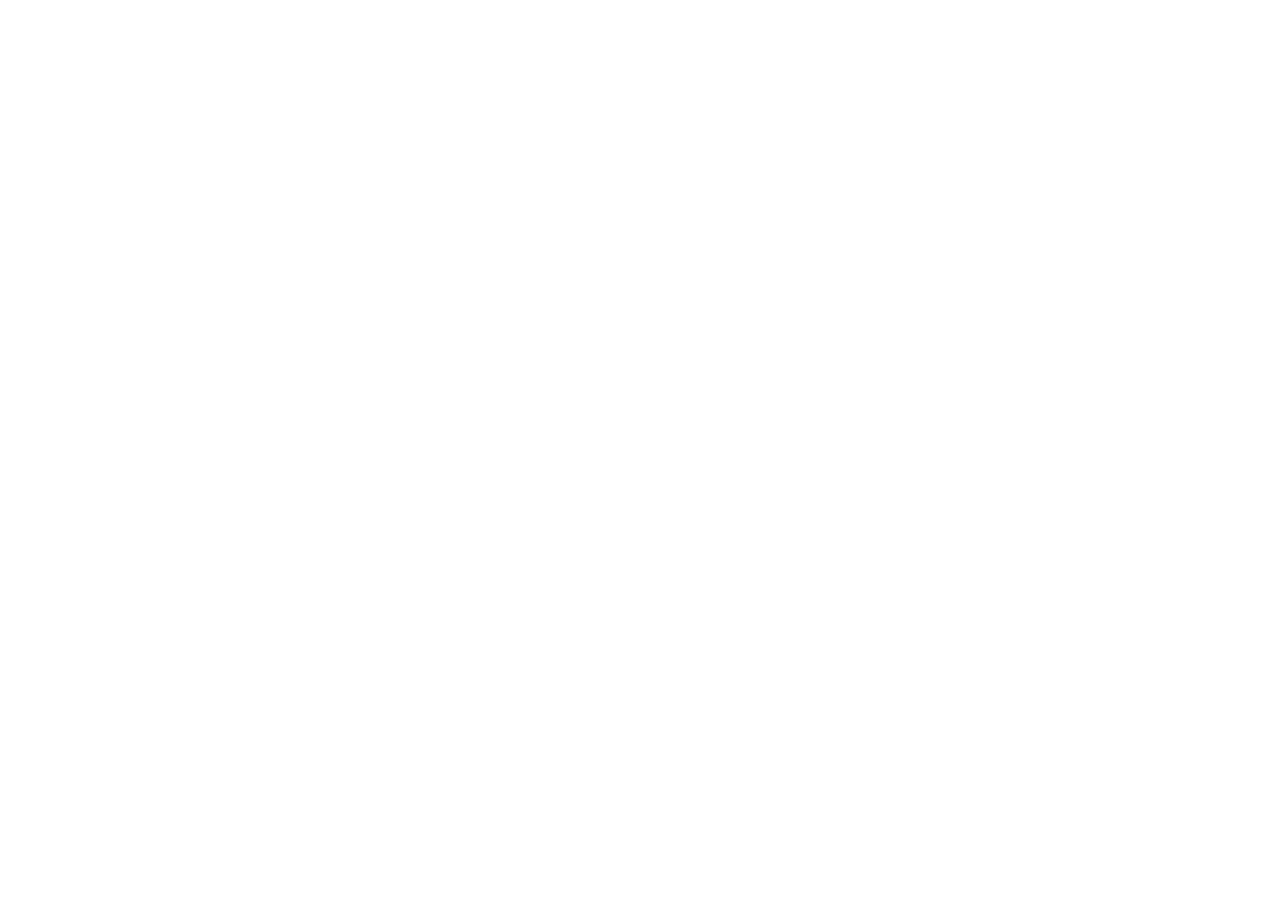
==== index.html @ fcd21608 "init: create file index.html" ====
<!DOCTYPE html>
<html lang="en">
<head>
    <meta charset="UTF-8">
    <meta http-equiv="X-UA-Compatible" content="IE=edge">
    <meta name="viewport" content="width=device-width, initial-scale=1.0">
    <link rel="stylesheet" href="css/main.css">
    <title>Donates</title>
</head>
<body>
  
</body>
</html>
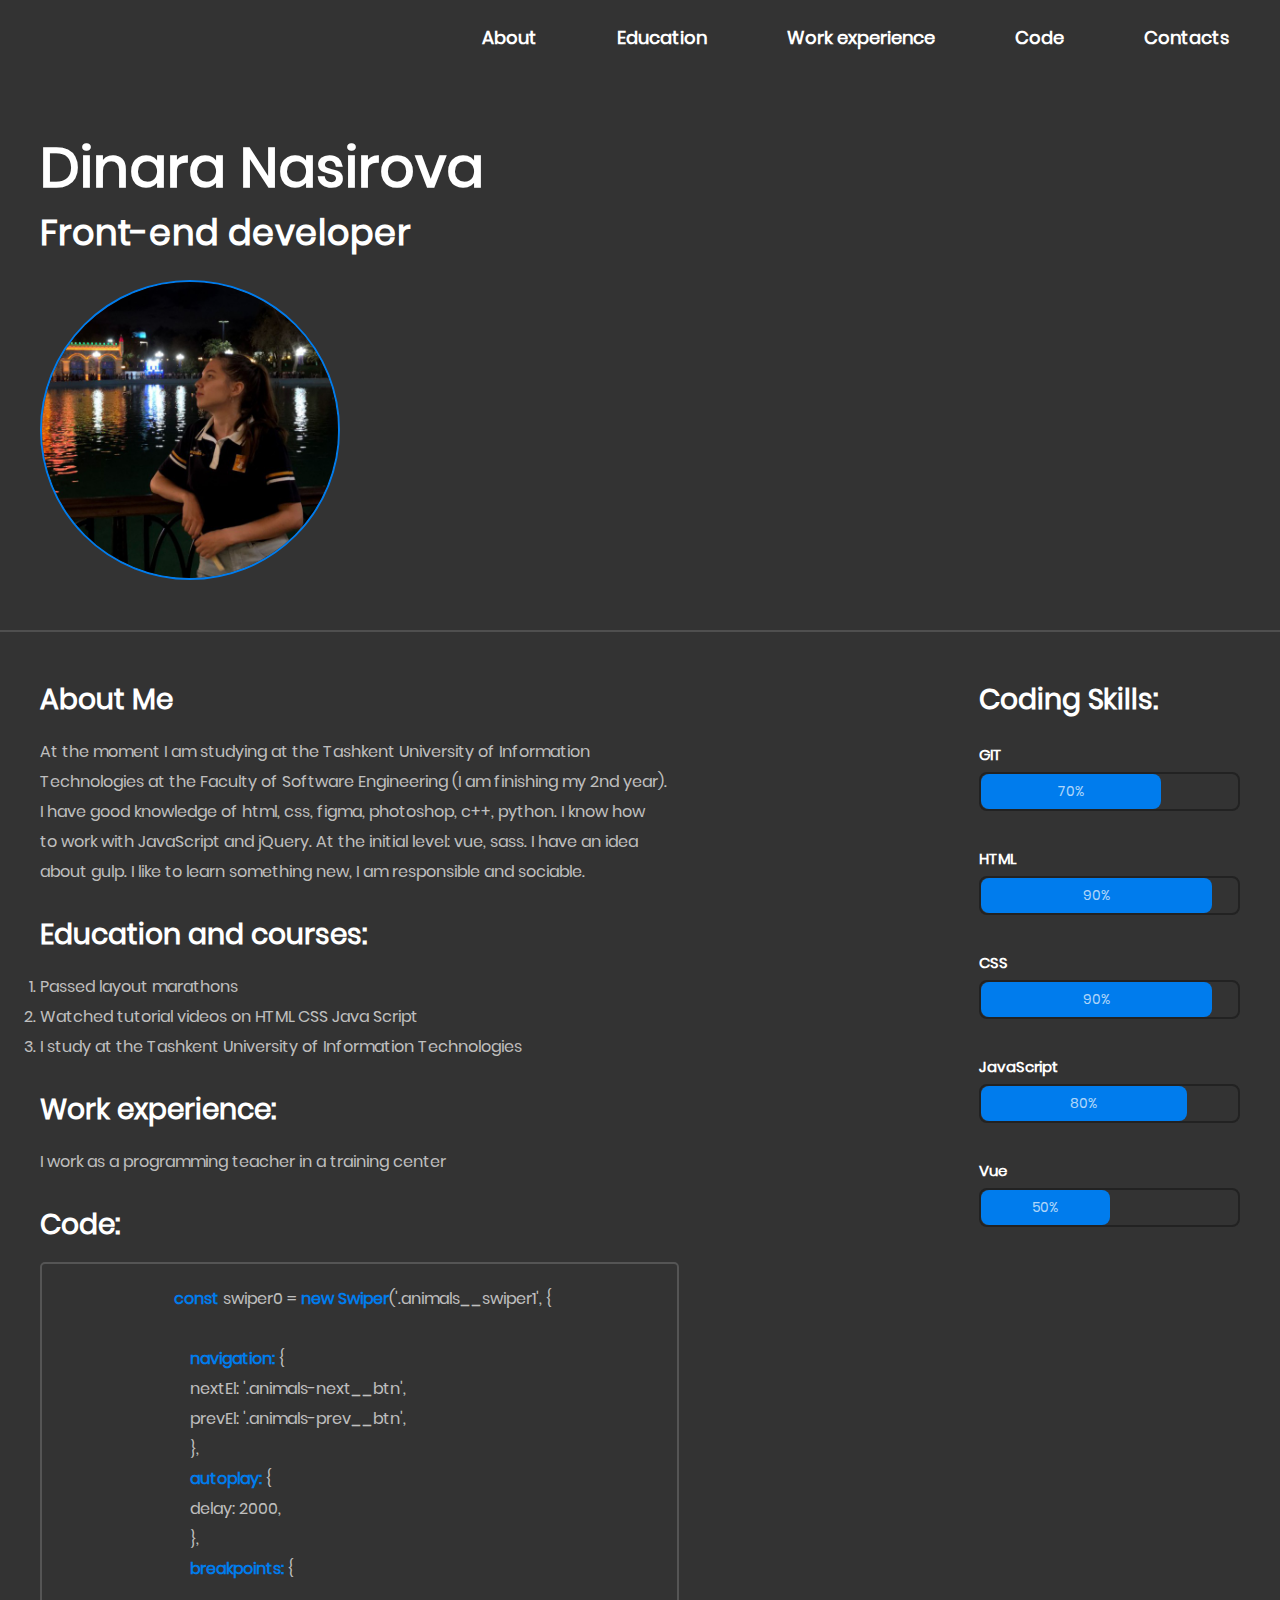
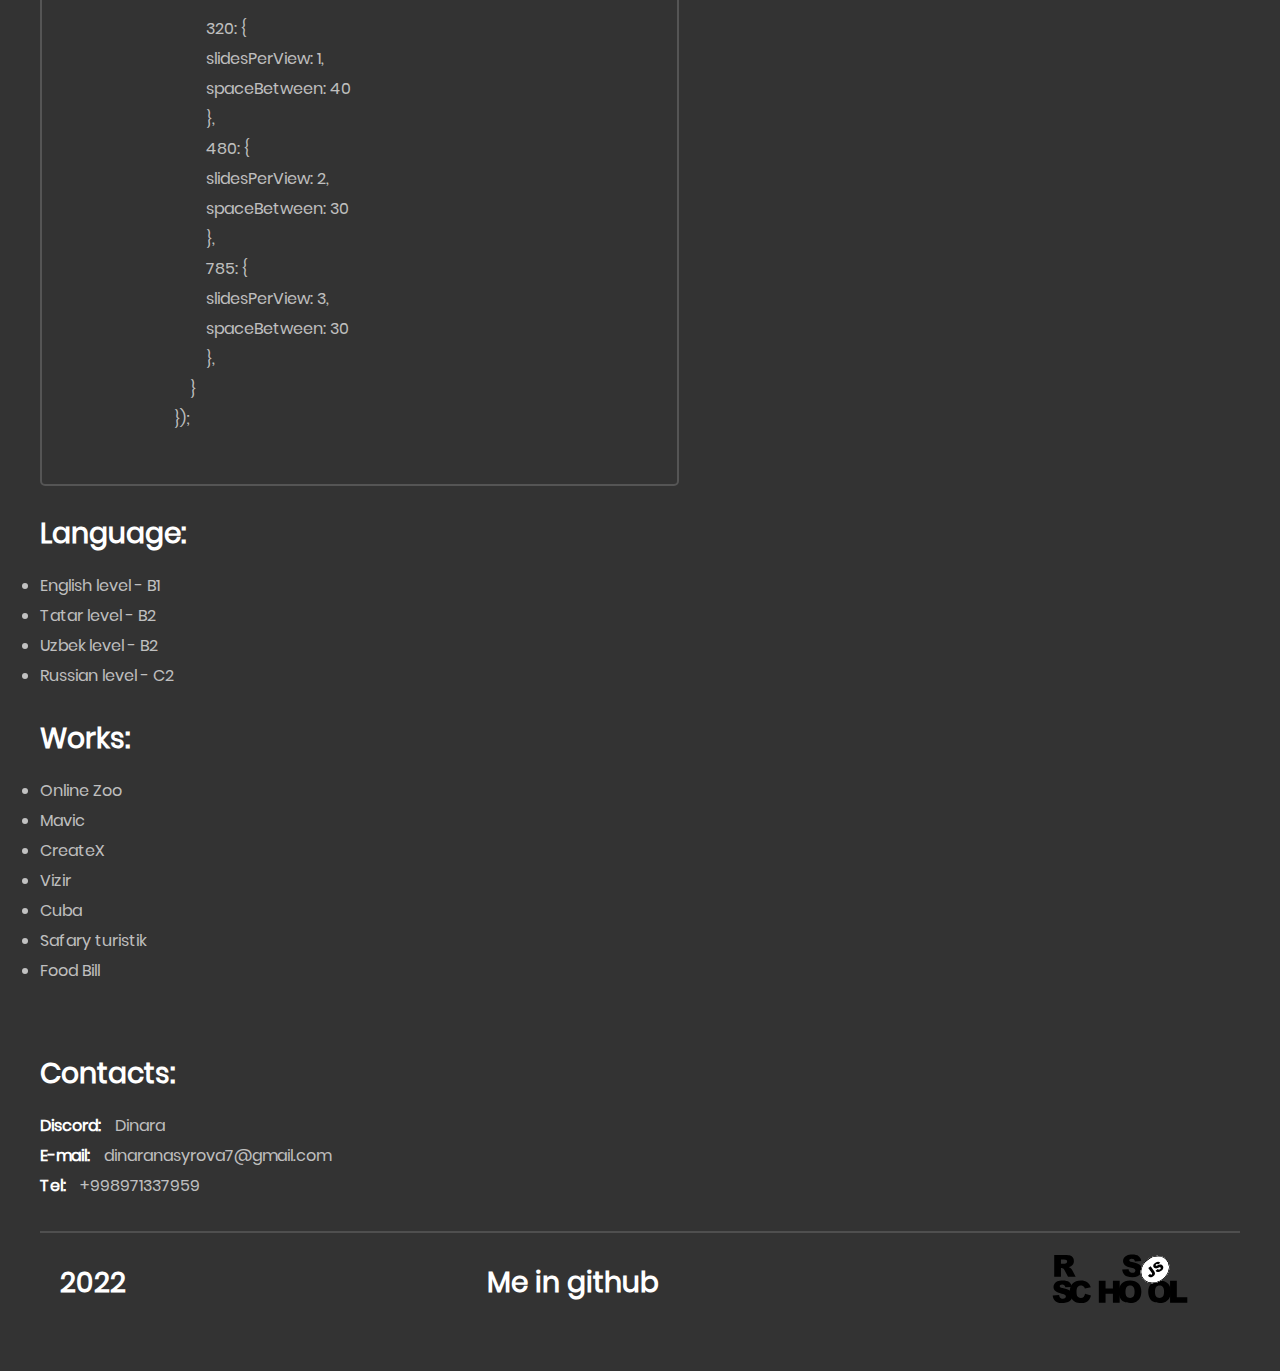
==== commit a06a71df: "init: загрузила файлы" ====
--- a/index.html
+++ b/index.html
@@ -1,13 +1,167 @@
-<!DOCTYPE html>
-<html lang="en">
-<head>
-    <meta charset="UTF-8">
-    <meta http-equiv="X-UA-Compatible" content="IE=edge">
-    <meta name="viewport" content="width=device-width, initial-scale=1.0">
-    <link rel="stylesheet" href="css/main.css">
-    <title>Donates</title>
-</head>
-<body>
-  
-</body>
-</html>
+<!DOCTYPE html>
+<html lang="en">
+<head>
+    <meta charset="UTF-8">
+    <meta http-equiv="X-UA-Compatible" content="IE=edge">
+    <meta name="viewport" content="width=device-width, initial-scale=1.0">
+    <link rel="stylesheet" type="" href="css/main.css">
+    <title>Dinara Nasirova</title>
+</head>
+<body>
+    <header class="header">
+        <nav class="nav">
+            <ul class="nav__list list__reset">
+                <li class="nav-list__item"><a href="#about" class="nav-item__link">About</a></li>
+                <li class="nav-list__item"><a href="#education" class="nav-item__link">Education</a></li>
+                <li class="nav-list__item"><a href="#experience" class="nav-item__link">Work experience</a></li>
+                <li class="nav-list__item"><a href="#code" class="nav-item__link">Code</a></li>
+                <li class="nav-list__item"><a href="#contacts" class="nav-item__link">Contacts</a></li>
+            </ul>
+        </nav>
+    </header>
+
+<main class="main">
+    <section class="section main__section">
+        <div class="container">
+            <h1 class="main__title">Dinara Nasirova</h1>
+            <h2 class="main__subtitle">Front-end developer</h2>
+            <div class="main__img">
+                <img src="pictures/me.jpg" alt="">
+            </div>
+        </div>
+    </section>
+
+    <section class="section data__section">
+        <div class="container">
+            <div class="data__inner">
+                <div class="data__left">
+                    <div class="about" id="about">           
+                        <h3 class="subtitle">About Me</h3>
+                        <p class="main__descr">At&nbsp;the moment I&nbsp;am studying at&nbsp;the Tashkent University of&nbsp;Information Technologies at&nbsp;the Faculty of&nbsp;Software Engineering (I&nbsp;am finishing my&nbsp;2nd year). I&nbsp;have good knowledge of&nbsp;html, css, figma, photoshop, c++, python. I&nbsp;know how to&nbsp;work with JavaScript and jQuery. At&nbsp;the initial level: vue, sass. I&nbsp;have an&nbsp;idea about gulp. I&nbsp;like to&nbsp;learn something new, I&nbsp;am responsible and sociable.</p>
+                    </div>
+                    <div class="education" id="education">
+                        <h3 class="subtitle">Education and courses:</h3>
+                        <ol class="data__list">
+                            <li class="data__item">Passed layout marathons</li>
+                            <li class="data__item">Watched tutorial videos on HTML CSS Java Script</li>
+                            <li class="data__item">I&nbsp;study at&nbsp;the Tashkent University of&nbsp;Information Technologies</li>
+                        </ol>
+                    </div>
+                    <div class="experience" id="experience">
+                        <h3 class="subtitle">Work experience:</h3>
+                        <p class="main__descr">I&nbsp;work as&nbsp;a&nbsp;programming teacher in&nbsp;a&nbsp;training center</p>
+                    </div>
+                    <div class="code" id="code"> 
+                        <h3 class="subtitle">Code:</h3>
+                        <pre class="code__descr">
+                            <b>const</b> swiper0 = <b>new Swiper</b>('.animals__swiper1', {
+
+                                <b>navigation:</b> {
+                                nextEl: '.animals-next__btn',
+                                prevEl: '.animals-prev__btn',
+                                },
+                                <b>autoplay:</b> {
+                                delay: 2000,
+                                },
+                                <b>breakpoints:</b> {
+
+                                    320: {
+                                    slidesPerView: 1,
+                                    spaceBetween: 40
+                                    },
+                                    480: {
+                                    slidesPerView: 2,
+                                    spaceBetween: 30
+                                    },
+                                    785: {
+                                    slidesPerView: 3,
+                                    spaceBetween: 30
+                                    },
+                                }
+                            });
+                        </pre>
+                    </div>
+                    <div class="language" id="language">
+                        <h3 class="subtitle">Language:</h3>
+                        <ul class="data__list">
+                            <li class="data__item">English level - B1</li>
+                            <li class="data__item">Tatar level - B2</li>
+                            <li class="data__item">Uzbek level - B2</li>
+                            <li class="data__item">Russian level - C2</li>
+                        </ul>
+                    </div>
+                    <div class="works">
+                        <h3 class="subtitle">Works:</h3>
+                        <ul class="data__list">
+                            <li class="data__item"><a href="https://narrowert.github.io/onlineZoo/" class="work-item__link">Online Zoo</a></li>
+                            <li class="data__item"><a href="https://narrowert.github.io/mavic/" class="work-item__link">Mavic</a></li>
+                            <li class="data__item"><a href="https://narrowert.github.io/createX/" class="work-item__link">CreateX</a></li>
+                            <li class="data__item"><a href="https://narrowert.github.io/vizirNarrowert/" class="work-item__link">Vizir</a></li>
+                            <li class="data__item"><a href="https://narrowert.github.io/cuba/" class="work-item__link">Cuba</a></li>
+                            <li class="data__item"><a href="https://narrowert.github.io/safary-turistik/" class="work-item__link">Safary turistik</a></li>
+                            <li class="data__item"><a href="https://narrowert.github.io/food-bill/" class="work-item__link">Food Bill</a></li>
+                        </ul>
+                    </div>
+                </div>
+                <div class="data__right">
+                    <h3 class="subtitle">Coding Skills:</h3>
+                    <ul class="skills__inner list__reset">
+                        <li class="skills__item">
+                            <h5 class="skills__title">GIT</h5>
+                            <div class="skills-item__bar">
+                                <div class="skills-bar__done skills-bar__done--70">70%</div>
+                            </div>
+                        </li>
+                        <li class="skills__item">
+                            <h5 class="skills__title">HTML</h5>
+                            <div class="skills-item__bar">
+                                <div class="skills-bar__done skills-bar__done--90">90%</div>
+                            </div>
+                        </li>
+                        <li class="skills__item">
+                            <h5 class="skills__title">CSS</h5>
+                            <div class="skills-item__bar">
+                                <div class="skills-bar__done skills-bar__done--90">90%</div>
+                            </div>
+                        </li>
+                        <li class="skills__item">
+                            <h5 class="skills__title">JavaScript</h5>
+                            <div class="skills-item__bar">
+                                <div class="skills-bar__done skills-bar__done--80">80%</div>
+                            </div>
+                        </li>
+                        <li class="skills__item">
+                            <h5 class="skills__title">Vue</h5>
+                            <div class="skills-item__bar">
+                                <div class="skills-bar__done skills-bar__done--50">50%</div>
+                            </div>
+                        </li>
+                    </ul>
+                </div>
+            </div>
+        </div>
+    </section>
+
+    <footer class="footer" id="contacts">
+        <div class="container">
+            <h3 class="subtitle">Contacts:</h3>
+            <ul class="contacts__list list__reset">
+                <li class="contact__item"><b>Discord:</b> Dinara</li>
+                <li class="contact__item"><b>E-mail:</b> <a class="contact-item__link" href="mailto:dinaranasyrova7@gmail.com">dinaranasyrova7@gmail.com</a></li>
+                <li class="contact__item"><b>Tel:</b> <a class="contact-item__link" href="tel:998971337959">+998971337959</a></li>
+            </ul>
+            <div class="copyright">
+                <ul class="rs-school__list list__reset">
+                    <li class="rs-scholl__item">2022</li>
+                    <li class="rs-scholl__item"><a href="https://github.com/DinarasN" class="rs-item__link">Me in github</a></li>
+                    <li class="rs-scholl__item"><a href="https://rs.school/js/">
+                        <img class="rs-img__link" src="pictures/svg/rs_school_js.svg" alt="rs_school">
+                    </a></li>
+                </ul>
+            </div>
+        </div>
+    </footer>
+
+</main>
+</body>
+</html>--- a/css/main.css
+++ b/css/main.css
@@ -0,0 +1,331 @@
+@font-face {
+    font-family: 'Poppins';
+    src: url('fonts/Poppins-Regular.eot');
+    src: local('Poppins Regular'), local('Poppins-Regular'),
+        url('fonts/Poppins-Regular.eot?#iefix') format('embedded-opentype'),
+        url('fonts/Poppins-Regular.woff') format('woff'),
+        url('fonts/Poppins-Regular.ttf') format('truetype');
+    font-weight: normal;
+    font-style: normal;
+}
+
+* {
+    margin: 0;
+    padding: 0;
+    box-sizing: border-box;
+}
+
+html {
+    scroll-behavior: smooth;
+}
+
+a {
+    text-decoration: none;
+    cursor: pointer;
+}
+
+.list__reset {
+    list-style: none;
+}
+
+.container {
+    max-width: 1200px;
+    margin: 0 auto;
+}
+
+.main {
+    background-color: #333333;
+}
+
+/* Sections */
+.section {
+    padding: 50px 0;
+}
+
+.main__section {
+    border-bottom: 2px solid #4f4f4f;
+}
+
+/* Header */
+.header {
+    position: absolute;
+    padding: 20px 50px;
+    width: 100%;
+}
+
+.nav-list__item:not(:last-child) {
+    margin-right: 80px;
+}
+
+.nav-item__link {
+    font-family: 'Poppins';
+    font-style: normal;
+    font-weight: 700;
+    font-size: 18px;
+    line-height: 35px;
+
+    color: #FFFFFF;
+
+    transition: 0.3s ease-in-out;
+}
+
+.nav-item__link:hover {
+    color: #007CED;
+}
+
+.nav__list {
+    display: flex;
+    align-items: center;
+    justify-content: flex-end;
+}
+
+/* Main */
+.main__title {
+    font-family: 'Poppins';
+    font-style: normal;
+    font-weight: 700;
+    font-size: 55px;
+    line-height: 35px;
+
+    margin: 100px 0 30px 0;
+
+    color: #FFFFFF;
+}
+
+.main__subtitle {
+    font-family: 'Poppins';
+    font-style: normal;
+    font-weight: 700;
+    font-size: 35px;
+    line-height: 35px;
+
+    margin-bottom: 30px;
+    
+    color: #FFFFFF;
+}
+
+.main__img {
+    max-width: 300px;
+    max-height: 300px;
+
+    overflow: hidden;
+
+    border-radius: 100%;
+    border: 2px solid #007CED;
+}
+
+.main__img img {
+    width: 100%;
+    height: 100%;
+}
+
+/* Data */
+.data__inner {
+    display: flex;
+    gap: 300px;
+}
+
+.data__left {
+    display: flex;
+    flex-direction: column;
+    gap: 30px;
+}
+
+.subtitle {
+    font-family: 'Poppins';
+    font-style: normal;
+    font-weight: 700;
+    font-size: 28px;
+    line-height: 35px;
+
+    margin-bottom: 20px;
+
+    color: #FFFFFF;
+}
+
+.main__descr {
+    font-family: 'Poppins';
+    font-style: normal;
+    font-weight: 400;
+    font-size: 16px;
+    line-height: 30px;
+
+    color: rgba(255, 255, 255, 0.7);
+}
+
+.data__item {
+    font-family: 'Poppins';
+    font-style: normal;
+    font-weight: 400;
+    font-size: 16px;
+    line-height: 30px;
+
+    color: rgba(255, 255, 255, 0.7);
+}
+
+.work-item__link {
+    font-family: 'Poppins';
+    font-style: normal;
+    font-weight: 400;
+    font-size: 16px;
+    line-height: 30px;
+
+    color: rgba(255, 255, 255, 0.7);
+
+    transition: 0.3s ease-in-out;
+}
+
+.work-item__link:hover {
+    color: #007CED;
+}
+
+.code__descr {
+    padding: 20px;
+    font-family: 'Poppins';
+    font-style: normal;
+    font-weight: 400;
+    font-size: 16px;
+    line-height: 30px;
+
+    border: 2px solid #555555;
+    border-radius: 5px;
+
+    color: rgba(255, 255, 255, 0.7);
+}
+
+.code__descr b {
+    color: #007CED;
+}
+
+.data__right {
+    max-width: 300px;
+    width: 100%;
+}
+
+.skills__inner  {
+    display: flex;
+    flex-direction: column;
+    gap: 30px;
+}
+
+.skills__item {
+    font-family: 'Poppins';
+    font-style: normal;
+    font-weight: 700;
+    font-size: 18px;
+    line-height: 35px;
+
+    color: #FFFFFF;
+}
+
+.skills-item__bar {
+    width: 100%;
+    border: 2px solid #222222;
+    border-radius: 8px;
+
+    text-align: center;
+}
+
+.skills-bar__done {
+    font-family: 'Poppins';
+    font-style: normal;
+    font-weight: 400;
+    font-size: 14px;
+    line-height: 35px;
+
+    background-color: #007CED;
+    border-radius: 8px;
+
+    color: rgba(255, 255, 255, 0.7);
+}
+
+.skills-bar__done--50 {
+    width: 50%;
+} 
+
+.skills-bar__done--70 {
+    width: 70%;
+} 
+
+.skills-bar__done--80 {
+    width: 80%;
+} 
+
+.skills-bar__done--90 {
+    width: 90%;
+} 
+
+/* Footer */
+.footer {
+    padding: 20px 0;
+}
+
+.contact__item {
+    font-family: 'Poppins';
+    font-style: normal;
+    font-weight: 400;
+    font-size: 16px;
+    line-height: 30px;
+
+    color: rgba(255, 255, 255, 0.7);
+}
+
+.contact-item__link {
+    font-family: 'Poppins';
+    font-style: normal;
+    font-weight: 400;
+    font-size: 16px;
+    line-height: 30px;
+
+    color: rgba(255, 255, 255, 0.7);
+
+    transition: 0.3s ease-in-out;
+}
+
+.contact-item__link:hover {
+    color: #007CED;
+}
+
+.contact__item b {
+    margin-right: 10px;
+    color: #FFFFFF;
+}
+
+.rs-school__list {
+    display: flex;
+    align-items: center;
+    justify-content: space-between;
+
+    margin-top: 30px;
+    padding: 20px;
+    border-top: 2px solid #4f4f4f;
+}
+
+.rs-scholl__item  {
+    font-family: 'Poppins';
+    font-style: normal;
+    font-weight: 700;
+    font-size: 28px;
+    line-height: 35px;
+
+    margin-bottom: 20px;
+
+    color: #FFFFFF;
+}
+
+.rs-item__link {
+    font-family: 'Poppins';
+    font-style: normal;
+    font-weight: 700;
+    font-size: 28px;
+    line-height: 35px;
+
+    margin-bottom: 20px;
+
+    color: #FFFFFF;
+}
+
+.rs-img__link {
+    width: 200px;
+    height: 50px;
+}